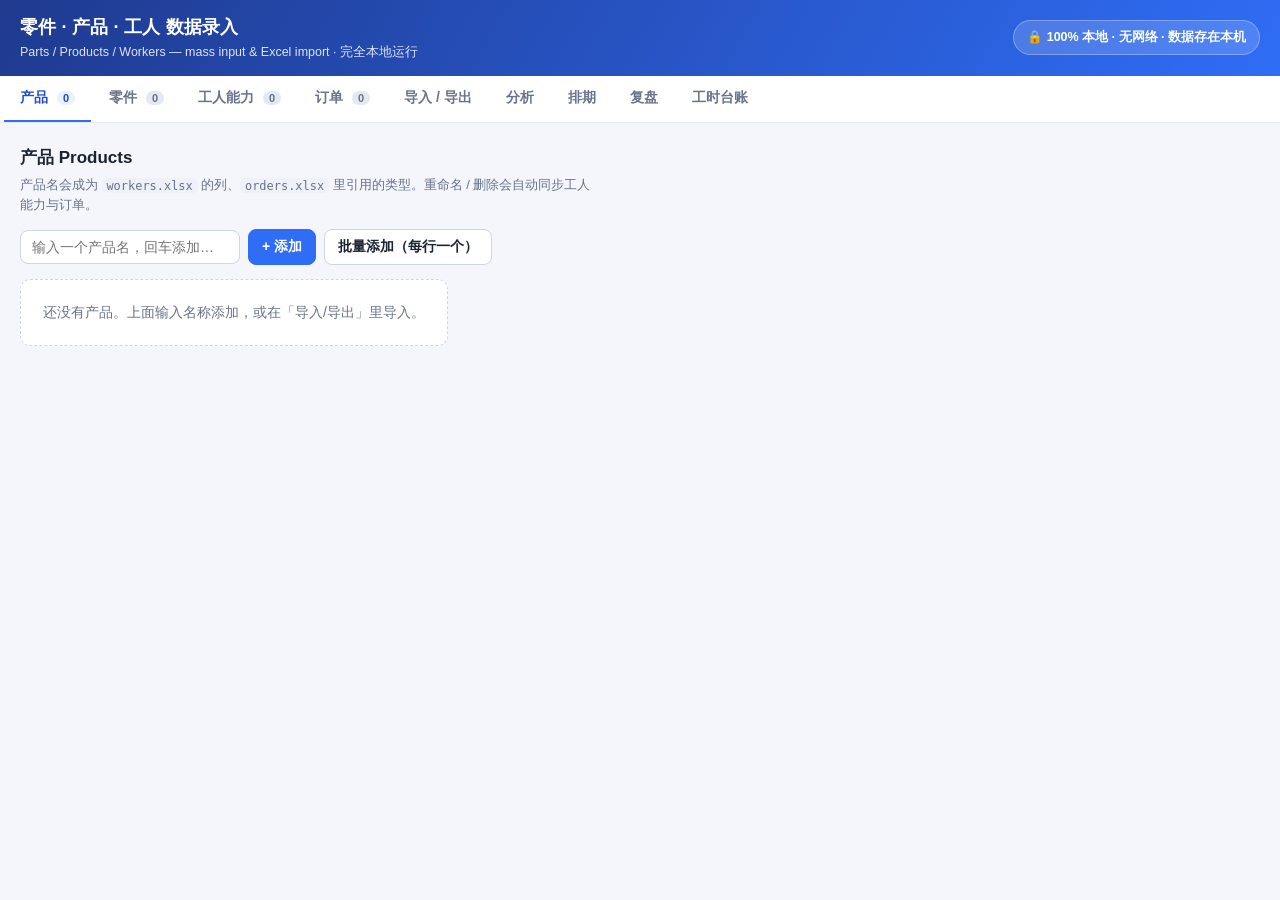
==== web/index.html @ 70767731 "Initial commit: 零件产品分析工具 Co-Authored-By: Claude Opus 5.5 <noreply@anthropic.com>" ====
<!DOCTYPE html>
<html lang="zh">
<head>
<meta charset="utf-8" />
<meta name="viewport" content="width=device-width, initial-scale=1" />
<title>零件 / 产品 / 工人 数据录入 · Parts Analysis Input (本地)</title>
<link rel="stylesheet" href="styles.css?v=52" />
</head>
<body>
<header class="app-header">
  <div class="brand">
    <h1>零件 · 产品 · 工人 数据录入</h1>
    <p class="sub">Parts / Products / Workers — mass input &amp; Excel import · 完全本地运行</p>
  </div>
  <div class="privacy" title="所有数据只保存在本机浏览器，不联网、不上传">
    🔒 100% 本地 · 无网络 · 数据存在本机
  </div>
</header>

<nav class="tabs" id="tabs">
  <button class="tab active" data-tab="products">产品 <span class="cnt" id="cnt-products">0</span></button>
  <button class="tab" data-tab="parts">零件 <span class="cnt" id="cnt-parts">0</span></button>
  <button class="tab" data-tab="workers">工人能力 <span class="cnt" id="cnt-workers">0</span></button>
  <button class="tab" data-tab="orders">订单 <span class="cnt" id="cnt-orders">0</span></button>
  <button class="tab" data-tab="io">导入 / 导出</button>
  <button class="tab" data-tab="analysis">分析</button>
  <button class="tab" data-tab="sched">排期</button>
  <button class="tab" data-tab="retro">复盘</button>
  <button class="tab" data-tab="hourlog">工时台账</button>
</nav>

<main>
  <!-- ============ PRODUCTS ============ -->
  <section class="panel active" id="panel-products">
    <div class="panel-head">
      <h2>产品 Products</h2>
      <p class="hint">产品名会成为 <code>workers.xlsx</code> 的列、<code>orders.xlsx</code> 里引用的类型。重命名 / 删除会自动同步工人能力与订单。</p>
    </div>
    <div class="toolbar">
      <input type="text" id="product-input" placeholder="输入一个产品名，回车添加…" />
      <button class="btn primary" id="product-add">+ 添加</button>
      <button class="btn" id="product-bulk">批量添加（每行一个）</button>
    </div>
    <ul class="chip-list" id="product-list"></ul>
  </section>

  <!-- ============ PARTS ============ -->
  <section class="panel" id="panel-parts">
    <div class="panel-head">
      <h2>零件 Parts（VC）</h2>
      <p class="hint">每行一个 <b>VC</b>（3 位代码）：<b>VC 代码</b> + <b>难度</b>（高/低/无，用于工人能力匹配）+ <b>重复设计工时</b> + <b>首单设计工时</b>。工时取值 0 当作 0.03；首单留空则一律用重复工时。校对工时 = 设计 × <b>校对系数</b>（下方可设；默认 0.3，可在「工时台账」按实际报工一键校准）。导入 <code>parts.xlsx</code> 按列读取：第1列=VC代码，<b>第8列=重复设计工时</b>，<b>第9列=首单设计工时</b>。</p>
    </div>
    <div class="settings-bar" id="hours-settings" hidden></div>
    <div class="settings-bar" id="verify-settings"></div>
    <div class="toolbar">
      <button class="btn primary" id="part-add">+ 添加行</button>
      <button class="btn" id="part-paste">粘贴导入（从 Excel 复制）</button>
      <button class="btn" id="part-import">导入 parts.xlsx</button>
      <input type="search" id="part-filter" placeholder="筛选零件…" />
      <span class="spacer"></span>
      <button class="btn ghost danger" id="part-clear">清空</button>
    </div>
    <div class="table-wrap">
      <table class="grid" id="part-table">
        <thead><tr><th class="rownum">#</th><th>VC 代码</th><th style="width:120px">难度</th><th style="width:150px">重复设计工时<br><small>第8列 (h)</small></th><th style="width:150px">首单设计工时<br><small>第9列 (h)</small></th><th class="act"></th></tr></thead>
        <tbody></tbody>
      </table>
    </div>
  </section>

  <!-- ============ WORKERS ============ -->
  <section class="panel" id="panel-workers">
    <div class="panel-head">
      <h2>工人能力 Workers</h2>
      <p class="hint">能力分两道：<b>设计</b>与<b>校验</b>。每个产品两格，分别填该工人的<b>设计</b>等级和<b>校验</b>等级（A/B/C，留空=不做这道）。只会校验的工人就把设计留空，反之亦然。A=高/低/无，B=低/无，C=仅无。等级只决定<b>能不能做</b>该难度；<b>工时</b>由 VC 表决定（校对 = 设计 × 校对系数，见「零件」页）。导入 orders.xlsx 时，订单里的设计/校对工人会<b>自动加到这里</b>（能力请补填）。</p>
    </div>
    <div class="toolbar">
      <button class="btn primary" id="worker-add">+ 添加工人</button>
      <button class="btn" id="worker-paste">粘贴导入（从 Excel 复制）</button>
      <button class="btn" id="worker-import">导入 workers.xlsx</button>
      <button class="btn" id="worker-rand">🎲 随机能力（测试）</button>
      <span class="spacer"></span>
      <button class="btn ghost danger" id="worker-clear">清空</button>
    </div>
    <div class="table-wrap">
      <table class="grid matrix" id="worker-table">
        <thead></thead>
        <tbody></tbody>
      </table>
    </div>
    <p class="empty-note" id="worker-noproducts" hidden>请先在「产品」标签里添加产品，才能填写工人能力矩阵。</p>

    <div class="section-title" style="margin-top:18px">请假登记 <span style="color:var(--muted);font-weight:500">  仅影响「排期」：请假当天按填写的小时数从团队产能里扣掉（<b>留空 = 整天</b>，也可填任意小于整班的时长，如 3、5.5）；<b>不影响</b>「分析」「复盘」。</span></div>
    <div class="toolbar">
      <button class="btn" id="leave-add">+ 添加请假</button>
    </div>
    <div class="table-wrap" id="leave-wrap"></div>
    <p class="empty-note" id="leave-empty" hidden>还没有请假记录。有人请假时点「+ 添加请假」，选工人、填起止日期；「每日请假(小时)」留空=整天，也可填半天/几小时。</p>
  </section>

  <!-- ============ ORDERS ============ -->
  <section class="panel" id="panel-orders">
    <div class="panel-head">
      <h2>订单 Orders</h2>
      <p class="hint">每行一张订单：<b>产品</b>（标签）+ <b>VC 列表</b> + <b>设计工人</b> + <b>校对工人</b> + <b>交付日期</b>（截止）+ <b>创建日期</b>（用于判定首单/重复）+ <b>实际完成日期</b>。「导入 orders.xlsx」会<b>自动识别表头</b>（遍历整张表找表头行，按 Sales Order/Item、VC、设计/校对、交付/创建/完成、产品等关键词匹配列，能避开“设计工时”这类干扰列），弹出映射确认框供你核对/调整后再导入；识别不了就按旧模板列序（1=VC · 3=设计 · 4=校对 · 5=产品 · 6=交付 · 7=创建 · 8=实际完成）预填。</p>
    </div>
    <div class="toolbar">
      <button class="btn primary" id="order-add">+ 添加订单</button>
      <button class="btn" id="order-paste">粘贴导入（从 Excel 复制）</button>
      <button class="btn" id="order-import">导入 orders.xlsx</button>
      <button class="btn" id="order-rand">🎲 随机生成（测试）</button>
      <button class="btn ghost danger" id="order-clear2">🧹 清空订单</button>
      <input type="search" id="order-filter" placeholder="搜索订单（VC / 产品 / 工人 / 日期）…" />
      <span class="spacer"></span>
      <button class="btn ghost danger" id="order-clear">清空</button>
    </div>
    <div class="table-wrap">
      <table class="grid" id="order-table">
        <thead><tr><th class="rownum">#</th><th style="width:160px">订单号</th><th style="width:120px">产品</th><th>VC 列表</th><th style="width:120px">设计工人</th><th style="width:120px">校对工人</th><th style="width:140px">交付日期</th><th style="width:140px">创建日期</th><th class="act"></th></tr></thead>
        <tbody></tbody>
      </table>
    </div>
  </section>

  <!-- ============ IMPORT / EXPORT ============ -->
  <section class="panel" id="panel-io">
    <div class="panel-head">
      <h2>导入 / 导出 Import &amp; Export</h2>
      <p class="hint">导出的文件与 <code>analyze.py</code> 完全兼容：把它们放进 <code>parts-analysis/data/</code> 然后运行 <code>python analyze.py</code>。</p>
    </div>

    <div class="io-grid">
      <div class="io-card">
        <h3>📥 导入 Excel / JSON</h3>
        <p>自动识别 <code>parts.xlsx</code> / <code>workers.xlsx</code> / <code>orders.xlsx</code> / <code>products.json</code>。可一次选多个文件。</p>
        <label class="dropzone" id="dropzone">
          <input type="file" id="file-input" multiple accept=".xlsx,.xls,.json" hidden />
          <span class="dz-icon">⬆</span>
          <span>把文件拖到这里，或点击选择</span>
          <span class="dz-sub">parts.xlsx · workers.xlsx · orders.xlsx · products.json</span>
        </label>
        <div class="io-mode">
          导入方式：
          <label><input type="radio" name="impmode" value="replace" checked /> 覆盖</label>
          <label><input type="radio" name="impmode" value="merge" /> 合并（追加/更新）</label>
        </div>
      </div>

      <div class="io-card">
        <h3>📤 导出（供 analyze.py 使用）</h3>
        <div class="dl-row"><button class="btn" data-export="parts">parts.xlsx</button><span id="dl-parts">—</span></div>
        <div class="dl-row"><button class="btn" data-export="workers">workers.xlsx</button><span id="dl-workers">—</span></div>
        <div class="dl-row"><button class="btn" data-export="orders">orders.xlsx</button><span id="dl-orders">—</span></div>
        <div class="dl-row"><button class="btn" data-export="products">products.json</button><span id="dl-products">—</span></div>
        <button class="btn primary block" id="export-all">⬇ 一键导出全部</button>
      </div>

      <div class="io-card">
        <h3>💾 本机存档（备份 / 恢复）</h3>
        <p>把当前全部数据存成一个 JSON，方便备份或换机器。</p>
        <button class="btn block" id="backup-save">导出整体备份 .json</button>
        <label class="btn block" style="text-align:center;cursor:pointer">
          导入整体备份 .json
          <input type="file" id="backup-input" accept=".json" hidden />
        </label>
        <button class="btn ghost danger block" id="wipe-all">清空所有数据</button>
      </div>
    </div>
    <pre class="log" id="io-log" hidden></pre>
  </section>

  <!-- ============ ANALYSIS ============ -->
  <section class="panel" id="panel-analysis">
    <div class="panel-head">
      <h2>分析 Analysis</h2>
      <p class="hint">把<b>全部订单的理论工时</b>加总（设计 = Σ(VC工时) × 系数；校对 = 设计 × 校对系数，可在「零件」页设置或用台账实际值校准），并与「工时台账」导入的<b>实际报工</b>比对：<b>② 全员合计</b>（理论 vs 实际的总量、差值、比值）+ <b>③ 每位工人</b>（按订单指派的理论工时 vs 台账报工）+ <b>④ 订单工时明细</b>。比对前提：订单批次与台账时段覆盖同一段时间。</p>
    </div>
    <div class="toolbar">
      <button class="btn primary" id="analysis-run">▶ 开始分析</button>
      <button class="btn" id="analysis-export">📤 导出报告 .xlsx</button>
    </div>
    <div id="analysis-out"></div>
  </section>

  <!-- ============ SCHEDULE ============ -->
  <section class="panel" id="panel-sched">
    <div class="panel-head">
      <h2>排期 Schedule（按交期排程）</h2>
      <p class="hint">只排<b>未完成</b>的订单（没填「实际完成日期」的），从<b>今天</b>向后排；已完成的看「复盘」。三种排法，均按团队总产能连续消耗、逐单给出<b>预计开始/完成日</b>：<b>① 连续排</b>——不管交期，按创建日期排队，干完一个做下一个；<b>② 按交期(slot)</b>——交期最早的先做，某批活提前做完就把后面的任务自动填进到交期前的空余时间；<b>③ 贴近交期</b>（参考）——尽量晚开工，在交付日前几个工作日刚好完成（缓冲可调）。①②的每日总负荷相同，区别在先做哪张单。能力瓶颈见「分析」。</p>
    </div>
    <div class="settings-bar" id="sched-controls">
      <span class="settings-label">开工日期：</span>
      <label><input type="date" id="sched-start" /></label>
      <span class="settings-label">每人每日工时：</span>
      <label><input type="number" id="sched-hpd" min="1" step="0.5" /> <span class="unit">小时</span></label>
      <span class="settings-label">提前完成缓冲：</span>
      <label><input type="number" id="sched-buffer" min="0" max="60" step="1" /> <span class="unit">个工作日</span></label>
      <span class="settings-label">年假：</span>
      <label><input type="number" id="sched-al" min="0" max="100" step="1" /> <span class="unit">天/人·年（均摊扣产能）</span></label>
      <span class="settings-label">工作日：<b>周一至周五</b>（周末不排活）</span>
      <button class="btn primary" id="sched-run">▶ 生成排程</button>
      <button class="btn" id="sched-export">📤 导出报告 .xlsx</button>
    </div>
    <div class="section-title" style="margin-top:4px">① 确认每张订单的交期（= 提交时间，可在此修改）</div>
    <div class="table-wrap" id="sched-inputs"></div>
    <div id="sched-out"></div>
  </section>

  <!-- ============ RETROSPECTIVE ============ -->
  <section class="panel" id="panel-retro">
    <div class="panel-head">
      <h2>复盘 Retrospective</h2>
      <p class="hint">复盘只分析<b>已完成</b>的订单（填了「实际完成日期」的），范围 = 最早创建日期 → 今天；未完成的活在「排期」页。给出真实交付表现（准时率/迟交）、完成速度分布，以及<b>不增加人手</b>的改进办法（培训现有工人）。数据越完整越准。</p>
    </div>
    <div class="settings-bar" id="retro-controls">
      <span class="settings-label">每人每日工时：</span>
      <label><input type="number" id="retro-hpd" min="1" step="0.5" /> <span class="unit">小时</span></label>
      <span class="settings-label">工作日：<b>周一至周五</b></span>
      <button class="btn primary" id="retro-run">▶ 复盘分析</button>
      <button class="btn" id="retro-report">📤 导出报告 .xlsx</button>
      <span class="settings-hint">日历日期换算成工作日时只计周一至周五（周末不计）。</span>
    </div>
    <div class="section-title" style="margin-top:4px">① 录入每张订单的实际完成日期</div>
    <div class="toolbar">
      <button class="btn primary" id="retro-import">📥 导入复盘 Excel</button>
      <button class="btn" id="retro-export">📤 下载复盘 Excel / 模板</button>
      <input type="file" id="retro-file" accept=".xlsx,.xls" hidden />
      <span class="settings-hint">严格按<b>列序</b>读取（忽略表头文字，跳过第 1 行）：<b>列1</b>=产品类型 · <b>列2</b>=所需零件（名×N、…）· <b>列3</b>=提交时间 · <b>列4</b>=实际完成日期（YYYY-MM-DD）。</span>
    </div>
    <div class="table-wrap" id="retro-inputs"></div>
    <div id="retro-out"></div>
  </section>

  <!-- ============ HOURLOG (hour-report 工时台账) ============ -->
  <section class="panel" id="panel-hourlog">
    <div class="panel-head">
      <h2>工时台账 Hours（来自 hour-report）</h2>
      <p class="hint">导入 hour-report 在 Task Totals 页导出的 <code>HourReport_{年}_Analysis.xlsx</code>（<code>TeamBreakdown_{年}_{队}.xlsx</code> 也可），查看每位工人全年<b>实际报工</b>：总工时、订单设计/校对、加班、请假，并按「排期」同一产能口径估算利用率。按工作表 <code>Data (long)</code> 自动识别——拖进「导入/导出」页也一样。数据 100% 本地处理。</p>
    </div>
    <div class="toolbar">
      <button class="btn primary" id="hourlog-import">📥 导入 HourReport .xlsx</button>
      <button class="btn" id="hourlog-export">📤 导出报告 .xlsx</button>
      <span class="spacer"></span>
      <button class="btn ghost danger" id="hourlog-clear">清除台账</button>
    </div>
    <div id="hourlog-out"></div>
  </section>
</main>

<!-- Modal: bulk text input -->
<div class="modal-backdrop" id="modal" hidden>
  <div class="modal">
    <h3 id="modal-title">批量输入</h3>
    <p class="hint" id="modal-hint"></p>
    <textarea id="modal-text" rows="12" spellcheck="false"></textarea>
    <div class="modal-actions">
      <button class="btn" id="modal-cancel">取消</button>
      <button class="btn primary" id="modal-ok">导入</button>
    </div>
  </div>
</div>

<div class="toast" id="toast" hidden></div>

<script src="vendor/xlsx.full.min.js"></script>
<script src="analysis.js?v=52"></script>
<script src="app.js?v=52"></script>
</body>
</html>
---- web/styles.css ----
:root{
  --bg:#f4f6fb; --panel:#ffffff; --ink:#1b2230; --muted:#69728a;
  --line:#e3e8f2; --line-strong:#cdd5e6;
  --brand:#2f6df6; --brand-ink:#1d4fd0; --brand-soft:#eaf1ff;
  --ok:#138a52; --ok-soft:#e6f6ee; --warn:#b9531a; --warn-soft:#fdeede;
  --danger:#c5384a; --danger-soft:#fdebed;
  --hi:#b14a2b; --lo:#9a7a14; --none:#3f7d4f;
  --shadow:0 1px 2px rgba(20,30,60,.06),0 6px 20px rgba(20,30,60,.06);
  --maxw:1240px;                 /* shared content width (header, tabs, main all align to it) */
  --gutter:max(20px, calc((100% - var(--maxw)) / 2));
}
*{box-sizing:border-box}
[hidden]{display:none!important}
html,body{margin:0}
body{
  font:14px/1.5 -apple-system,BlinkMacSystemFont,"Segoe UI","PingFang SC","Microsoft YaHei",Roboto,Helvetica,Arial,sans-serif;
  color:var(--ink); background:var(--bg);
}
code{background:#eef1f8;padding:.05em .4em;border-radius:5px;font-size:.92em;font-family:ui-monospace,SFMono-Regular,Menlo,Consolas,monospace}
h1,h2,h3{margin:0}
button,input,select,textarea{font-family:inherit;font-size:14px}

/* header */
.app-header{
  display:flex;align-items:center;justify-content:space-between;gap:16px;
  padding:14px var(--gutter);background:linear-gradient(120deg,#1f3a8f,#2f6df6);color:#fff;
}
.brand h1{font-size:18px;font-weight:650;letter-spacing:.2px}
.brand .sub{margin:.15em 0 0;font-size:12.5px;opacity:.85}
.privacy{
  background:rgba(255,255,255,.16);border:1px solid rgba(255,255,255,.28);
  padding:7px 13px;border-radius:999px;font-size:12.5px;font-weight:600;white-space:nowrap;
}

/* tabs */
.tabs{display:flex;gap:2px;padding:0 calc(var(--gutter) - 16px);background:var(--panel);border-bottom:1px solid var(--line);position:sticky;top:0;z-index:5;flex-wrap:wrap}
.tab{
  appearance:none;border:0;background:transparent;color:var(--muted);
  padding:13px 16px;cursor:pointer;font-weight:600;border-bottom:2.5px solid transparent;
}
.tab:hover{color:var(--ink)}
.tab.active{color:var(--brand-ink);border-bottom-color:var(--brand)}
.tab .cnt{display:inline-block;min-width:18px;text-align:center;background:var(--line);color:var(--muted);border-radius:999px;font-size:11px;padding:1px 6px;margin-left:5px}
.tab.active .cnt{background:var(--brand-soft);color:var(--brand-ink)}

main{padding:22px var(--gutter)}
.panel{display:none;animation:fade .18s ease}
.panel.active{display:block}
@keyframes fade{from{opacity:0;transform:translateY(4px)}to{opacity:1}}

.panel-head{margin-bottom:14px}
.panel-head h2{font-size:17px}
.hint{color:var(--muted);font-size:13px;margin:.4em 0 0;max-width:80ch}

/* settings bar (custom hours per difficulty) */
.settings-bar{display:flex;gap:14px;align-items:center;flex-wrap:wrap;background:#fff;border:1px solid var(--line);
  border-radius:10px;padding:10px 14px;margin-bottom:14px;box-shadow:var(--shadow)}
.settings-bar .settings-label{font-weight:650;color:var(--ink)}
.settings-bar label{display:flex;align-items:center;gap:6px;font-weight:600;color:var(--muted)}
.settings-bar .h-高{color:var(--hi)} .settings-bar .h-低{color:var(--lo)} .settings-bar .h-无{color:var(--none)}
.settings-bar input[type=number]{width:74px;padding:6px 8px;border:1px solid var(--line-strong);border-radius:7px;
  text-align:right;font-variant-numeric:tabular-nums;background:#fff}
.settings-bar input[type=number]:focus{outline:2px solid var(--brand-soft);border-color:var(--brand)}
.settings-bar .unit{color:var(--muted);font-weight:500;margin-left:-2px}
.settings-bar .settings-hint{color:var(--muted);font-size:12px;font-weight:500;flex:1;min-width:160px}
.settings-bar .dirty{color:var(--brand-ink);font-weight:700}

/* toolbar */
.toolbar{display:flex;gap:8px;align-items:center;flex-wrap:wrap;margin-bottom:14px}
.toolbar input[type=text],.toolbar input[type=search]{
  padding:8px 11px;border:1px solid var(--line-strong);border-radius:8px;min-width:220px;background:#fff
}
.spacer{flex:1}

/* buttons */
.btn{
  appearance:none;border:1px solid var(--line-strong);background:#fff;color:var(--ink);
  padding:8px 13px;border-radius:8px;cursor:pointer;font-weight:600;transition:.12s;
}
.btn:hover{border-color:var(--brand);color:var(--brand-ink);background:var(--brand-soft)}
.btn.primary{background:var(--brand);border-color:var(--brand);color:#fff}
.btn.primary:hover{background:var(--brand-ink)}
.btn.ghost{background:transparent}
.btn.danger{color:var(--danger);border-color:var(--danger-soft)}
.btn.danger:hover{background:var(--danger-soft);border-color:var(--danger);color:var(--danger)}
.btn.block{display:block;width:100%;margin-top:8px}
.btn:disabled{opacity:.45;cursor:not-allowed}

/* chip list (products) */
.chip-list{list-style:none;display:flex;flex-wrap:wrap;gap:10px;padding:0;margin:0}
.chip{
  display:flex;align-items:center;gap:8px;background:#fff;border:1px solid var(--line-strong);
  border-radius:10px;padding:8px 10px 8px 14px;box-shadow:var(--shadow)
}
.chip .pname{font-weight:650;border:0;background:transparent;min-width:60px;max-width:240px}
.chip .pname:focus{outline:2px solid var(--brand-soft);border-radius:5px}
.chip .mini{appearance:none;border:0;background:#f0f3fa;color:var(--muted);width:26px;height:26px;border-radius:7px;cursor:pointer;font-weight:700}
.chip .mini:hover{background:var(--danger-soft);color:var(--danger)}
.chip .mv:hover{background:var(--brand-soft);color:var(--brand-ink)}

/* tables */
.table-wrap{overflow:auto;border:1px solid var(--line);border-radius:12px;background:#fff;box-shadow:var(--shadow)}
table.grid{border-collapse:collapse;width:100%;min-width:520px}
table.grid th,table.grid td{border-bottom:1px solid var(--line);padding:0;text-align:left}
table.grid thead th{
  background:#f7f9fd;color:var(--muted);font-size:12px;font-weight:700;text-transform:uppercase;
  letter-spacing:.04em;padding:9px 12px;position:sticky;top:0;z-index:1;white-space:nowrap
}
table.grid td .cell,table.grid td input,table.grid td select{
  width:100%;border:0;background:transparent;padding:9px 12px;font-size:14px;color:var(--ink)
}
table.grid td input:focus,table.grid td select:focus{outline:2px solid var(--brand-soft);outline-offset:-2px;background:#fbfcff}
table.grid tbody tr:hover{background:#fafbff}
th.rownum,td.rownum{width:42px;text-align:center;color:var(--muted);font-size:12px;padding:0 6px}
th.act,td.act{width:46px;text-align:center}
.row-del{appearance:none;border:0;background:transparent;color:var(--muted);cursor:pointer;font-size:16px;padding:6px 10px;border-radius:6px}
.row-del:hover{background:var(--danger-soft);color:var(--danger)}
.hours-cell{padding:9px 12px;color:var(--muted);font-variant-numeric:tabular-nums}

/* order parts picker (chips + add dropdown) */
td.parts-cell{padding:6px 10px}
.parts-picker{display:flex;flex-wrap:wrap;gap:6px;align-items:center}
.pp-chip{display:inline-flex;align-items:center;gap:3px;background:var(--brand-soft);border:1px solid #cfe0ff;
  color:var(--brand-ink);border-radius:8px;padding:3px 4px 3px 9px;font-weight:600;font-size:13px}
.pp-chip.unknown{background:var(--warn-soft);border-color:#f3d8b8;color:var(--warn)}
.pp-chip .pp-name{white-space:nowrap}
.pp-chip .pp-qty{width:46px;border:1px solid #b9d0fb;border-radius:6px;padding:2px 4px;text-align:right;
  background:#fff;font-weight:700;font-variant-numeric:tabular-nums;color:var(--ink)}
.pp-chip.unknown .pp-qty{border-color:#f0cfa6}
.pp-chip .pp-qty:focus{outline:2px solid var(--brand-soft);outline-offset:-1px}
.pp-del{appearance:none;border:0;background:transparent;color:inherit;cursor:pointer;font-size:13px;
  line-height:1;padding:2px 4px;border-radius:5px;opacity:.7}
.pp-del:hover{opacity:1;background:rgba(0,0,0,.08)}
.pp-add{border:1px dashed var(--line-strong);background:#fff;color:var(--muted);border-radius:8px;
  padding:4px 8px;font-weight:600;cursor:pointer;font-size:13px}
.pp-add:hover{border-color:var(--brand);color:var(--brand-ink)}
.pp-empty{color:var(--muted);font-size:12.5px}

/* category / grade coloring */
select.cat-高{color:var(--hi);font-weight:650}
select.cat-低{color:var(--lo);font-weight:650}
select.cat-无{color:var(--none);font-weight:650}
select.g-A{color:#1d4fd0}
select.g-B{color:#9a7a14}
select.g-C{color:#7a4ea0}
td.matrix-name input{font-weight:600}
/* worker ability matrix: product name spans 设计|校验; sub-columns aligned; product groups separated */
table.matrix th{text-align:center}
table.matrix th.role-head{min-width:104px;padding:8px 6px 6px;font-weight:700}
table.matrix th.sub-d, table.matrix th.sub-v{font-size:11px;color:var(--muted);font-weight:600;padding:4px 6px;min-width:52px}
table.matrix th.wname{text-align:left;min-width:130px}
td.gradecell{text-align:center;padding:5px 6px}
/* vertical separator at the start of each product group */
table.matrix th.grp-start, table.matrix td.grp-start{border-left:2px solid var(--line-strong)}
/* freeze the # and 姓名 columns while scrolling many products horizontally */
table.matrix th.rownum, table.matrix td.rownum{position:sticky;left:0;z-index:2;background:#fff}
table.matrix th.wname, table.matrix td.matrix-name{position:sticky;left:42px;z-index:2;background:#fff}
table.matrix thead th.rownum, table.matrix thead th.wname{z-index:4;background:#f7f9fd}
table.matrix tbody tr:hover td.rownum, table.matrix tbody tr:hover td.matrix-name{background:#fafbff}
select.mini-grade{border:1px solid var(--line);border-radius:6px;padding:3px 2px;font-weight:700;cursor:pointer;
  background:#fff;text-align:center;text-align-last:center;min-width:44px}
select.mini-grade:focus{outline:2px solid var(--brand-soft);border-color:var(--brand)}
select.mini-grade.g-A{color:#1d4fd0;border-color:#bcd0fb}
select.mini-grade.g-B{color:#9a7a14;border-color:#ecd9a6}
select.mini-grade.g-C{color:#7a4ea0;border-color:#d9c6ec}

.empty-note{color:var(--muted);background:#fff;border:1px dashed var(--line-strong);border-radius:10px;padding:22px;text-align:center}

/* retro input table: fixed layout + explicit widths so columns stay tight,
   trailing spacer eats the slack (no awkward mid gap) */
table.retro-grid{table-layout:fixed;min-width:900px}
table.retro-grid th, table.retro-grid td{white-space:nowrap;overflow:hidden;text-overflow:ellipsis}
table.retro-grid .rt-spacer{width:auto}
table.retro-grid td input[type=date]{min-width:150px}

/* schedule timeline: per-day capacity bars for the two strategies */
.sbar-cell{display:flex;align-items:center;gap:8px;min-width:150px}
.sbar{flex:1;height:14px;background:#eef1f8;border-radius:7px;overflow:hidden;min-width:70px}
.sbar-fill{height:100%;background:var(--brand);border-radius:7px}
.sbar.lvl .sbar-fill{background:#5b9bd5}
.sbar.over .sbar-fill{background:var(--danger)}
.sbar-num{font-size:12px;color:var(--muted);white-space:nowrap;font-variant-numeric:tabular-nums;min-width:64px}
tr.sched-idle td{background:#fbfbe8}
tr.sched-dl td{box-shadow:inset 0 2px 0 var(--brand)}
.dl-flag{display:inline-block;background:var(--brand-soft);color:var(--brand-ink);border-radius:6px;padding:1px 8px;font-weight:700;font-size:12px}
.dl-flag.bad{background:var(--danger-soft);color:var(--danger)}
td.weekend,th.weekend{color:var(--muted)}

/* IO */
.io-grid{display:grid;grid-template-columns:repeat(auto-fit,minmax(280px,1fr));gap:16px}
.io-card{background:#fff;border:1px solid var(--line);border-radius:12px;padding:16px;box-shadow:var(--shadow)}
.io-card h3{font-size:14.5px;margin-bottom:8px}
.io-card p{color:var(--muted);font-size:12.5px;margin:0 0 12px}
.dropzone{
  display:flex;flex-direction:column;align-items:center;gap:6px;text-align:center;
  border:2px dashed var(--line-strong);border-radius:12px;padding:24px 16px;cursor:pointer;color:var(--muted);transition:.15s
}
.dropzone:hover,.dropzone.drag{border-color:var(--brand);background:var(--brand-soft);color:var(--brand-ink)}
.dz-icon{font-size:26px}
.dz-sub{font-size:11.5px;opacity:.8}
.io-mode{margin-top:12px;font-size:12.5px;color:var(--muted);display:flex;gap:14px;align-items:center;flex-wrap:wrap}
.io-mode label{display:flex;align-items:center;gap:4px;cursor:pointer}
.dl-row{display:flex;align-items:center;gap:10px;margin-bottom:8px}
.dl-row .btn{min-width:130px}
.dl-row span{color:var(--muted);font-size:12px}
.log{background:#0f1830;color:#cfe0ff;border-radius:10px;padding:12px 14px;margin-top:16px;font-size:12px;max-height:220px;overflow:auto;white-space:pre-wrap}

/* analysis */
#analysis-out{margin-top:16px;display:grid;gap:16px}
.cards{display:grid;grid-template-columns:repeat(auto-fit,minmax(170px,1fr));gap:12px}
.stat{background:#fff;border:1px solid var(--line);border-radius:12px;padding:14px 16px;box-shadow:var(--shadow)}
.stat .k{color:var(--muted);font-size:12px;font-weight:600}
.stat .v{font-size:22px;font-weight:700;margin-top:4px;font-variant-numeric:tabular-nums}
.stat .u{font-size:12px;color:var(--muted);font-weight:600;margin-left:3px}
.section-title{font-size:14px;font-weight:700;margin:4px 0 -4px}
.report-wrap{overflow-x:auto;margin-top:6px;max-width:100%}
.report-wrap+.report-wrap{margin-top:10px}
table.report{border-collapse:collapse;width:auto;max-width:none;background:#fff;border:1px solid var(--line);border-radius:12px;overflow:hidden;box-shadow:var(--shadow)}
table.report th,table.report td{padding:9px 14px;border-bottom:1px solid var(--line);text-align:left;font-size:13px;white-space:nowrap}
table.report th{background:#f7f9fd;color:var(--muted);font-size:11.5px;text-transform:uppercase;letter-spacing:.04em}
table.report td.num,table.report th.num{text-align:right;font-variant-numeric:tabular-nums}
table.report td.cap-low{color:#b45309;font-weight:600}
tr.infeasible td{background:var(--danger-soft)}
.badge{display:inline-block;padding:2px 8px;border-radius:999px;font-size:11.5px;font-weight:700}
.badge.ok{background:var(--ok-soft);color:var(--ok)}
.badge.bad{background:var(--danger-soft);color:var(--danger)}
.alert{border-radius:10px;padding:12px 14px;font-size:13px}
.alert.warn{background:var(--warn-soft);color:var(--warn);border:1px solid #f3d8b8}
.alert.ok{background:var(--ok-soft);color:var(--ok);border:1px solid #c4e9d3}
.alert.info{background:#e8f1fd;color:#1d4ed8;border:1px solid #bcd5f5}
/* 名册↔台账对账标色：蓝 = 名册有但台账无此名；橙 = 台账有但名册无此名 */
tr.unmatched-roster td{background:#e8f1fd}
tr.unmatched-hourlog td{background:var(--warn-soft)}
.alert ul{margin:6px 0 0;padding-left:18px}

/* modal */
.modal-backdrop{position:fixed;inset:0;background:rgba(15,24,48,.45);display:flex;align-items:center;justify-content:center;z-index:50;padding:20px}
.modal{background:#fff;border-radius:14px;padding:20px;width:min(640px,100%);box-shadow:0 20px 60px rgba(0,0,0,.3)}
.modal h3{font-size:16px}
.modal .hint{margin:.4em 0 10px}
.modal textarea{width:100%;border:1px solid var(--line-strong);border-radius:10px;padding:10px;font-family:ui-monospace,Menlo,Consolas,monospace;font-size:13px;resize:vertical}
.modal-actions{display:flex;justify-content:flex-end;gap:8px;margin-top:12px}

/* toast */
.toast{position:fixed;bottom:22px;left:50%;transform:translateX(-50%);background:#10203f;color:#fff;padding:11px 18px;border-radius:10px;box-shadow:0 10px 30px rgba(0,0,0,.25);z-index:60;font-weight:600;font-size:13px}
.toast.err{background:var(--danger)}
.toast.ok{background:var(--ok)}

/* 可折叠小节（排期/复盘）：foldify() 把「小节标题+内容」包进 <details> */
details.fold{margin:0}
details.fold > summary{cursor:pointer;list-style:none;user-select:none}
details.fold > summary::-webkit-details-marker{display:none}
details.fold > summary .section-title{display:inline-block}
details.fold > summary .section-title::before{content:'▾ ';color:var(--muted)}
details.fold:not([open]) > summary .section-title::before{content:'▸ '}
details.fold:not([open]) > summary .section-title{margin-bottom:2px;opacity:.85}
details.fold > summary .fold-hint{color:var(--muted);font-size:12px;margin-left:6px}
.fold-bar{margin:2px 0 4px;align-items:center}
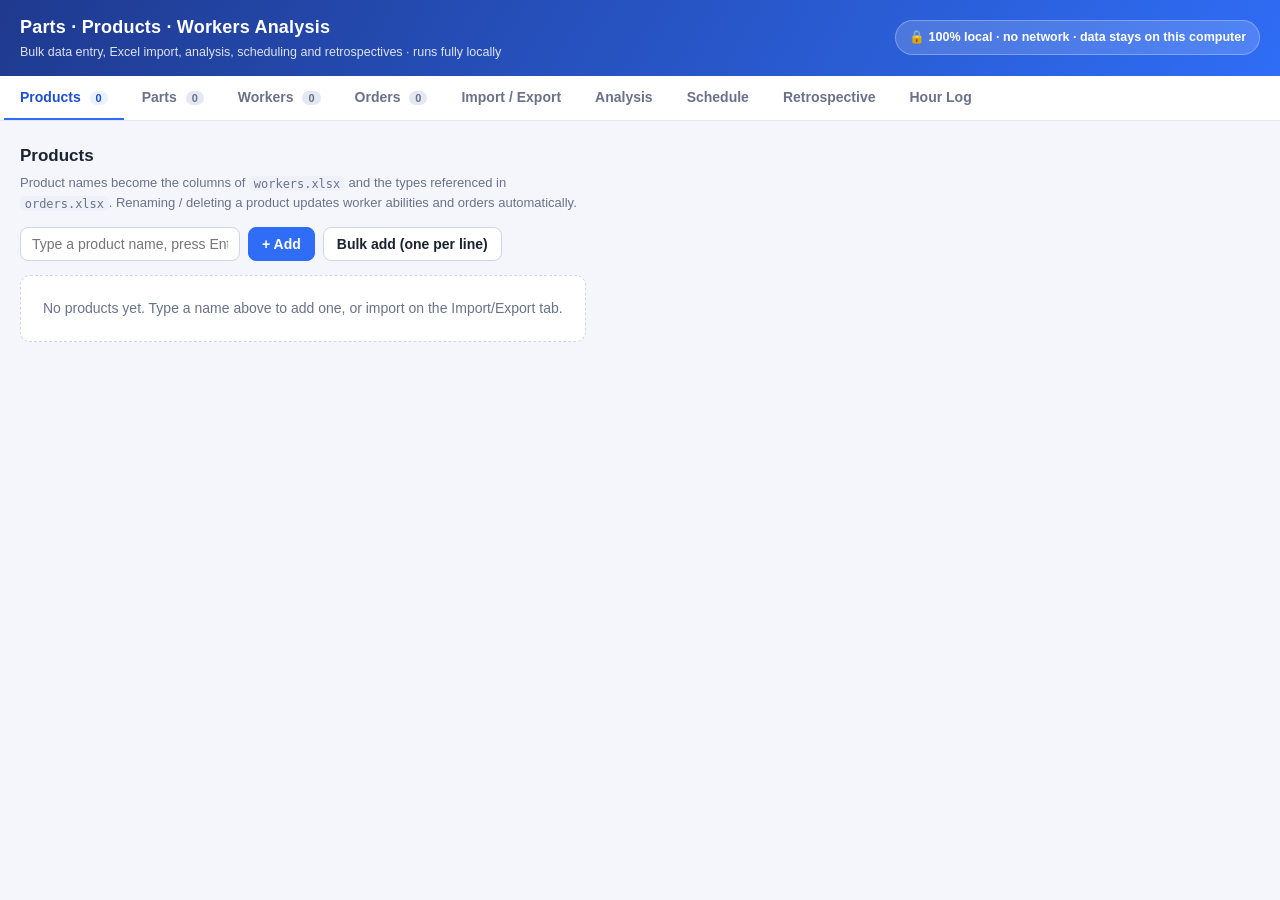
==== commit f8864287: "Translate the whole project to English - Translate all UI text, messages, exports and code comments " ====
--- a/web/index.html
+++ b/web/index.html
@@ -1,45 +1,45 @@
 <!DOCTYPE html>
-<html lang="zh">
+<html lang="en">
 <head>
 <meta charset="utf-8" />
 <meta name="viewport" content="width=device-width, initial-scale=1" />
-<title>零件 / 产品 / 工人 数据录入 · Parts Analysis Input (本地)</title>
-<link rel="stylesheet" href="styles.css?v=52" />
+<title>Parts / Products / Workers Analysis (local)</title>
+<link rel="stylesheet" href="styles.css?v=53" />
 </head>
 <body>
 <header class="app-header">
   <div class="brand">
-    <h1>零件 · 产品 · 工人 数据录入</h1>
-    <p class="sub">Parts / Products / Workers — mass input &amp; Excel import · 完全本地运行</p>
+    <h1>Parts · Products · Workers Analysis</h1>
+    <p class="sub">Bulk data entry, Excel import, analysis, scheduling and retrospectives · runs fully locally</p>
   </div>
-  <div class="privacy" title="所有数据只保存在本机浏览器，不联网、不上传">
-    🔒 100% 本地 · 无网络 · 数据存在本机
+  <div class="privacy" title="All data stays in this computer's browser — no network, no uploads">
+    🔒 100% local · no network · data stays on this computer
   </div>
 </header>
 
 <nav class="tabs" id="tabs">
-  <button class="tab active" data-tab="products">产品 <span class="cnt" id="cnt-products">0</span></button>
-  <button class="tab" data-tab="parts">零件 <span class="cnt" id="cnt-parts">0</span></button>
-  <button class="tab" data-tab="workers">工人能力 <span class="cnt" id="cnt-workers">0</span></button>
-  <button class="tab" data-tab="orders">订单 <span class="cnt" id="cnt-orders">0</span></button>
-  <button class="tab" data-tab="io">导入 / 导出</button>
-  <button class="tab" data-tab="analysis">分析</button>
-  <button class="tab" data-tab="sched">排期</button>
-  <button class="tab" data-tab="retro">复盘</button>
-  <button class="tab" data-tab="hourlog">工时台账</button>
+  <button class="tab active" data-tab="products">Products <span class="cnt" id="cnt-products">0</span></button>
+  <button class="tab" data-tab="parts">Parts <span class="cnt" id="cnt-parts">0</span></button>
+  <button class="tab" data-tab="workers">Workers <span class="cnt" id="cnt-workers">0</span></button>
+  <button class="tab" data-tab="orders">Orders <span class="cnt" id="cnt-orders">0</span></button>
+  <button class="tab" data-tab="io">Import / Export</button>
+  <button class="tab" data-tab="analysis">Analysis</button>
+  <button class="tab" data-tab="sched">Schedule</button>
+  <button class="tab" data-tab="retro">Retrospective</button>
+  <button class="tab" data-tab="hourlog">Hour Log</button>
 </nav>
 
 <main>
   <!-- ============ PRODUCTS ============ -->
   <section class="panel active" id="panel-products">
     <div class="panel-head">
-      <h2>产品 Products</h2>
-      <p class="hint">产品名会成为 <code>workers.xlsx</code> 的列、<code>orders.xlsx</code> 里引用的类型。重命名 / 删除会自动同步工人能力与订单。</p>
-    </div>
-    <div class="toolbar">
-      <input type="text" id="product-input" placeholder="输入一个产品名，回车添加…" />
-      <button class="btn primary" id="product-add">+ 添加</button>
-      <button class="btn" id="product-bulk">批量添加（每行一个）</button>
+      <h2>Products</h2>
+      <p class="hint">Product names become the columns of <code>workers.xlsx</code> and the types referenced in <code>orders.xlsx</code>. Renaming / deleting a product updates worker abilities and orders automatically.</p>
+    </div>
+    <div class="toolbar">
+      <input type="text" id="product-input" placeholder="Type a product name, press Enter to add…" />
+      <button class="btn primary" id="product-add">+ Add</button>
+      <button class="btn" id="product-bulk">Bulk add (one per line)</button>
     </div>
     <ul class="chip-list" id="product-list"></ul>
   </section>
@@ -47,22 +47,22 @@
   <!-- ============ PARTS ============ -->
   <section class="panel" id="panel-parts">
     <div class="panel-head">
-      <h2>零件 Parts（VC）</h2>
-      <p class="hint">每行一个 <b>VC</b>（3 位代码）：<b>VC 代码</b> + <b>难度</b>（高/低/无，用于工人能力匹配）+ <b>重复设计工时</b> + <b>首单设计工时</b>。工时取值 0 当作 0.03；首单留空则一律用重复工时。校对工时 = 设计 × <b>校对系数</b>（下方可设；默认 0.3，可在「工时台账」按实际报工一键校准）。导入 <code>parts.xlsx</code> 按列读取：第1列=VC代码，<b>第8列=重复设计工时</b>，<b>第9列=首单设计工时</b>。</p>
+      <h2>Parts (VC)</h2>
+      <p class="hint">One <b>VC</b> (3-digit code) per row: <b>VC code</b> + <b>difficulty</b> (High/Low/None, used to match worker abilities) + <b>repeat design hours</b> + <b>first-order design hours</b>. An hours value of 0 counts as 0.03; if first-order hours are blank, repeat hours are always used. Check hours = design × <b>check ratio</b> (set below; default 0.3, can be calibrated from actual hours on the Hour Log tab in one click). Importing <code>parts.xlsx</code> reads by column: column 1 = VC code, <b>column 8 = repeat design hours</b>, <b>column 9 = first-order design hours</b>.</p>
     </div>
     <div class="settings-bar" id="hours-settings" hidden></div>
     <div class="settings-bar" id="verify-settings"></div>
     <div class="toolbar">
-      <button class="btn primary" id="part-add">+ 添加行</button>
-      <button class="btn" id="part-paste">粘贴导入（从 Excel 复制）</button>
-      <button class="btn" id="part-import">导入 parts.xlsx</button>
-      <input type="search" id="part-filter" placeholder="筛选零件…" />
-      <span class="spacer"></span>
-      <button class="btn ghost danger" id="part-clear">清空</button>
+      <button class="btn primary" id="part-add">+ Add row</button>
+      <button class="btn" id="part-paste">Paste (copy from Excel)</button>
+      <button class="btn" id="part-import">Import parts.xlsx</button>
+      <input type="search" id="part-filter" placeholder="Filter parts…" />
+      <span class="spacer"></span>
+      <button class="btn ghost danger" id="part-clear">Clear</button>
     </div>
     <div class="table-wrap">
       <table class="grid" id="part-table">
-        <thead><tr><th class="rownum">#</th><th>VC 代码</th><th style="width:120px">难度</th><th style="width:150px">重复设计工时<br><small>第8列 (h)</small></th><th style="width:150px">首单设计工时<br><small>第9列 (h)</small></th><th class="act"></th></tr></thead>
+        <thead><tr><th class="rownum">#</th><th>VC code</th><th style="width:120px">Difficulty</th><th style="width:150px">Repeat design hours<br><small>column 8 (h)</small></th><th style="width:150px">First-order design hours<br><small>column 9 (h)</small></th><th class="act"></th></tr></thead>
         <tbody></tbody>
       </table>
     </div>
@@ -71,16 +71,16 @@
   <!-- ============ WORKERS ============ -->
   <section class="panel" id="panel-workers">
     <div class="panel-head">
-      <h2>工人能力 Workers</h2>
-      <p class="hint">能力分两道：<b>设计</b>与<b>校验</b>。每个产品两格，分别填该工人的<b>设计</b>等级和<b>校验</b>等级（A/B/C，留空=不做这道）。只会校验的工人就把设计留空，反之亦然。A=高/低/无，B=低/无，C=仅无。等级只决定<b>能不能做</b>该难度；<b>工时</b>由 VC 表决定（校对 = 设计 × 校对系数，见「零件」页）。导入 orders.xlsx 时，订单里的设计/校对工人会<b>自动加到这里</b>（能力请补填）。</p>
-    </div>
-    <div class="toolbar">
-      <button class="btn primary" id="worker-add">+ 添加工人</button>
-      <button class="btn" id="worker-paste">粘贴导入（从 Excel 复制）</button>
-      <button class="btn" id="worker-import">导入 workers.xlsx</button>
-      <button class="btn" id="worker-rand">🎲 随机能力（测试）</button>
-      <span class="spacer"></span>
-      <button class="btn ghost danger" id="worker-clear">清空</button>
+      <h2>Worker abilities</h2>
+      <p class="hint">Ability has two roles: <b>Design</b> and <b>Check</b>. Each product has two cells: the worker's <b>design</b> grade and <b>check</b> grade (A/B/C, blank = doesn't do that role). For a worker who only checks, leave design blank, and vice versa. A = High/Low/None, B = Low/None, C = None only. Grades only decide <b>whether</b> someone can do a difficulty; <b>hours</b> come from the VC table (check = design × check ratio, see the Parts tab). When you import orders.xlsx, the designers/checkers in the orders are <b>added here automatically</b> (fill in their abilities).</p>
+    </div>
+    <div class="toolbar">
+      <button class="btn primary" id="worker-add">+ Add worker</button>
+      <button class="btn" id="worker-paste">Paste (copy from Excel)</button>
+      <button class="btn" id="worker-import">Import workers.xlsx</button>
+      <button class="btn" id="worker-rand">🎲 Random abilities (test)</button>
+      <span class="spacer"></span>
+      <button class="btn ghost danger" id="worker-clear">Clear</button>
     </div>
     <div class="table-wrap">
       <table class="grid matrix" id="worker-table">
@@ -88,35 +88,35 @@
         <tbody></tbody>
       </table>
     </div>
-    <p class="empty-note" id="worker-noproducts" hidden>请先在「产品」标签里添加产品，才能填写工人能力矩阵。</p>
-
-    <div class="section-title" style="margin-top:18px">请假登记 <span style="color:var(--muted);font-weight:500">  仅影响「排期」：请假当天按填写的小时数从团队产能里扣掉（<b>留空 = 整天</b>，也可填任意小于整班的时长，如 3、5.5）；<b>不影响</b>「分析」「复盘」。</span></div>
-    <div class="toolbar">
-      <button class="btn" id="leave-add">+ 添加请假</button>
+    <p class="empty-note" id="worker-noproducts" hidden>Add products on the Products tab first before filling in the worker ability matrix.</p>
+
+    <div class="section-title" style="margin-top:18px">Leave records <span style="color:var(--muted);font-weight:500">  Only affects the Schedule: on leave days the entered hours are subtracted from team capacity (<b>blank = full day</b>, or any amount less than a shift, e.g. 3 or 5.5); <b>does not affect</b> Analysis or Retrospective.</span></div>
+    <div class="toolbar">
+      <button class="btn" id="leave-add">+ Add leave</button>
     </div>
     <div class="table-wrap" id="leave-wrap"></div>
-    <p class="empty-note" id="leave-empty" hidden>还没有请假记录。有人请假时点「+ 添加请假」，选工人、填起止日期；「每日请假(小时)」留空=整天，也可填半天/几小时。</p>
+    <p class="empty-note" id="leave-empty" hidden>No leave records yet. When someone takes leave, click "+ Add leave", pick the worker and enter the start/end dates; leave "Leave per day (h)" blank for a full day, or enter half a day / a few hours.</p>
   </section>
 
   <!-- ============ ORDERS ============ -->
   <section class="panel" id="panel-orders">
     <div class="panel-head">
-      <h2>订单 Orders</h2>
-      <p class="hint">每行一张订单：<b>产品</b>（标签）+ <b>VC 列表</b> + <b>设计工人</b> + <b>校对工人</b> + <b>交付日期</b>（截止）+ <b>创建日期</b>（用于判定首单/重复）+ <b>实际完成日期</b>。「导入 orders.xlsx」会<b>自动识别表头</b>（遍历整张表找表头行，按 Sales Order/Item、VC、设计/校对、交付/创建/完成、产品等关键词匹配列，能避开“设计工时”这类干扰列），弹出映射确认框供你核对/调整后再导入；识别不了就按旧模板列序（1=VC · 3=设计 · 4=校对 · 5=产品 · 6=交付 · 7=创建 · 8=实际完成）预填。</p>
-    </div>
-    <div class="toolbar">
-      <button class="btn primary" id="order-add">+ 添加订单</button>
-      <button class="btn" id="order-paste">粘贴导入（从 Excel 复制）</button>
-      <button class="btn" id="order-import">导入 orders.xlsx</button>
-      <button class="btn" id="order-rand">🎲 随机生成（测试）</button>
-      <button class="btn ghost danger" id="order-clear2">🧹 清空订单</button>
-      <input type="search" id="order-filter" placeholder="搜索订单（VC / 产品 / 工人 / 日期）…" />
-      <span class="spacer"></span>
-      <button class="btn ghost danger" id="order-clear">清空</button>
+      <h2>Orders</h2>
+      <p class="hint">One order per row: <b>product</b> (label) + <b>VC list</b> + <b>designer</b> + <b>checker</b> + <b>due date</b> (deadline) + <b>created date</b> (decides first order vs repeat) + <b>actual finish date</b>. "Import orders.xlsx" <b>detects the header automatically</b> (scans the whole sheet for the header row and matches columns by keywords like Sales Order/Item, VC, Designer/Checker, due/created/finish dates and product, skipping distractors such as "design hours"), then shows a mapping dialog for you to check/adjust before importing; if nothing is recognized it prefills the old template's column order (1 = VC · 3 = designer · 4 = checker · 5 = product · 6 = due · 7 = created · 8 = actual finish).</p>
+    </div>
+    <div class="toolbar">
+      <button class="btn primary" id="order-add">+ Add order</button>
+      <button class="btn" id="order-paste">Paste (copy from Excel)</button>
+      <button class="btn" id="order-import">Import orders.xlsx</button>
+      <button class="btn" id="order-rand">🎲 Random orders (test)</button>
+      <button class="btn ghost danger" id="order-clear2">🧹 Clear orders</button>
+      <input type="search" id="order-filter" placeholder="Search orders (VC / product / worker / date)…" />
+      <span class="spacer"></span>
+      <button class="btn ghost danger" id="order-clear">Clear</button>
     </div>
     <div class="table-wrap">
       <table class="grid" id="order-table">
-        <thead><tr><th class="rownum">#</th><th style="width:160px">订单号</th><th style="width:120px">产品</th><th>VC 列表</th><th style="width:120px">设计工人</th><th style="width:120px">校对工人</th><th style="width:140px">交付日期</th><th style="width:140px">创建日期</th><th class="act"></th></tr></thead>
+        <thead><tr><th class="rownum">#</th><th style="width:160px">Order no.</th><th style="width:120px">Product</th><th>VC list</th><th style="width:120px">Designer</th><th style="width:120px">Checker</th><th style="width:140px">Due date</th><th style="width:140px">Created date</th><th class="act"></th></tr></thead>
         <tbody></tbody>
       </table>
     </div>
@@ -125,45 +125,45 @@
   <!-- ============ IMPORT / EXPORT ============ -->
   <section class="panel" id="panel-io">
     <div class="panel-head">
-      <h2>导入 / 导出 Import &amp; Export</h2>
-      <p class="hint">导出的文件与 <code>analyze.py</code> 完全兼容：把它们放进 <code>parts-analysis/data/</code> 然后运行 <code>python analyze.py</code>。</p>
+      <h2>Import &amp; Export</h2>
+      <p class="hint">Files exported with older Chinese headers can still be imported.</p>
     </div>
 
     <div class="io-grid">
       <div class="io-card">
-        <h3>📥 导入 Excel / JSON</h3>
-        <p>自动识别 <code>parts.xlsx</code> / <code>workers.xlsx</code> / <code>orders.xlsx</code> / <code>products.json</code>。可一次选多个文件。</p>
+        <h3>📥 Import Excel / JSON</h3>
+        <p>Automatically recognizes <code>parts.xlsx</code> / <code>workers.xlsx</code> / <code>orders.xlsx</code> / <code>products.json</code>. You can pick several files at once.</p>
         <label class="dropzone" id="dropzone">
           <input type="file" id="file-input" multiple accept=".xlsx,.xls,.json" hidden />
           <span class="dz-icon">⬆</span>
-          <span>把文件拖到这里，或点击选择</span>
+          <span>Drop files here, or click to choose</span>
           <span class="dz-sub">parts.xlsx · workers.xlsx · orders.xlsx · products.json</span>
         </label>
         <div class="io-mode">
-          导入方式：
-          <label><input type="radio" name="impmode" value="replace" checked /> 覆盖</label>
-          <label><input type="radio" name="impmode" value="merge" /> 合并（追加/更新）</label>
+          Import mode:
+          <label><input type="radio" name="impmode" value="replace" checked /> Replace</label>
+          <label><input type="radio" name="impmode" value="merge" /> Merge (append/update)</label>
         </div>
       </div>
 
       <div class="io-card">
-        <h3>📤 导出（供 analyze.py 使用）</h3>
+        <h3>📤 Export</h3>
         <div class="dl-row"><button class="btn" data-export="parts">parts.xlsx</button><span id="dl-parts">—</span></div>
         <div class="dl-row"><button class="btn" data-export="workers">workers.xlsx</button><span id="dl-workers">—</span></div>
         <div class="dl-row"><button class="btn" data-export="orders">orders.xlsx</button><span id="dl-orders">—</span></div>
         <div class="dl-row"><button class="btn" data-export="products">products.json</button><span id="dl-products">—</span></div>
-        <button class="btn primary block" id="export-all">⬇ 一键导出全部</button>
+        <button class="btn primary block" id="export-all">⬇ Export all</button>
       </div>
 
       <div class="io-card">
-        <h3>💾 本机存档（备份 / 恢复）</h3>
-        <p>把当前全部数据存成一个 JSON，方便备份或换机器。</p>
-        <button class="btn block" id="backup-save">导出整体备份 .json</button>
+        <h3>💾 Local archive (backup / restore)</h3>
+        <p>Save all current data as one JSON file, for backup or moving to another computer.</p>
+        <button class="btn block" id="backup-save">Export full backup .json</button>
         <label class="btn block" style="text-align:center;cursor:pointer">
-          导入整体备份 .json
+          Import full backup .json
           <input type="file" id="backup-input" accept=".json" hidden />
         </label>
-        <button class="btn ghost danger block" id="wipe-all">清空所有数据</button>
+        <button class="btn ghost danger block" id="wipe-all">Clear all data</button>
       </div>
     </div>
     <pre class="log" id="io-log" hidden></pre>
@@ -172,12 +172,12 @@
   <!-- ============ ANALYSIS ============ -->
   <section class="panel" id="panel-analysis">
     <div class="panel-head">
-      <h2>分析 Analysis</h2>
-      <p class="hint">把<b>全部订单的理论工时</b>加总（设计 = Σ(VC工时) × 系数；校对 = 设计 × 校对系数，可在「零件」页设置或用台账实际值校准），并与「工时台账」导入的<b>实际报工</b>比对：<b>② 全员合计</b>（理论 vs 实际的总量、差值、比值）+ <b>③ 每位工人</b>（按订单指派的理论工时 vs 台账报工）+ <b>④ 订单工时明细</b>。比对前提：订单批次与台账时段覆盖同一段时间。</p>
-    </div>
-    <div class="toolbar">
-      <button class="btn primary" id="analysis-run">▶ 开始分析</button>
-      <button class="btn" id="analysis-export">📤 导出报告 .xlsx</button>
+      <h2>Analysis</h2>
+      <p class="hint">Adds up the <b>theoretical hours of all orders</b> (design = Σ(VC hours) × coefficient; check = design × check ratio, set on the Parts tab or calibrated from the hour log) and compares them with the <b>actual logged hours</b> imported on the Hour Log tab: <b>② everyone</b> (theory vs actual totals, difference, ratio) + <b>③ per worker</b> (theoretical hours from order assignments vs logged hours) + <b>④ order hours detail</b>. For the comparison to hold, the orders and the hour log must cover the same period.</p>
+    </div>
+    <div class="toolbar">
+      <button class="btn primary" id="analysis-run">▶ Run analysis</button>
+      <button class="btn" id="analysis-export">📤 Export report .xlsx</button>
     </div>
     <div id="analysis-out"></div>
   </section>
@@ -185,23 +185,23 @@
   <!-- ============ SCHEDULE ============ -->
   <section class="panel" id="panel-sched">
     <div class="panel-head">
-      <h2>排期 Schedule（按交期排程）</h2>
-      <p class="hint">只排<b>未完成</b>的订单（没填「实际完成日期」的），从<b>今天</b>向后排；已完成的看「复盘」。三种排法，均按团队总产能连续消耗、逐单给出<b>预计开始/完成日</b>：<b>① 连续排</b>——不管交期，按创建日期排队，干完一个做下一个；<b>② 按交期(slot)</b>——交期最早的先做，某批活提前做完就把后面的任务自动填进到交期前的空余时间；<b>③ 贴近交期</b>（参考）——尽量晚开工，在交付日前几个工作日刚好完成（缓冲可调）。①②的每日总负荷相同，区别在先做哪张单。能力瓶颈见「分析」。</p>
+      <h2>Schedule (by due date)</h2>
+      <p class="hint">Only schedules <b>unfinished</b> orders (no "Actual finish date"), forward from <b>today</b>; completed ones are on the Retrospective tab. Three methods, each consuming total team capacity continuously and giving every order an <b>expected start/finish date</b>: <b>① Sequential</b> — ignores due dates, queues by created date, finishes one then starts the next; <b>② By due date (slot)</b> — earliest due first; when a batch finishes early, later tasks automatically fill the free time before their due dates; <b>③ Close to due date</b> (reference) — starts as late as possible and finishes a few workdays before the due date (adjustable buffer). ① and ② have the same daily total load; they differ only in which order goes first. For ability bottlenecks see Analysis.</p>
     </div>
     <div class="settings-bar" id="sched-controls">
-      <span class="settings-label">开工日期：</span>
+      <span class="settings-label">Start date:</span>
       <label><input type="date" id="sched-start" /></label>
-      <span class="settings-label">每人每日工时：</span>
-      <label><input type="number" id="sched-hpd" min="1" step="0.5" /> <span class="unit">小时</span></label>
-      <span class="settings-label">提前完成缓冲：</span>
-      <label><input type="number" id="sched-buffer" min="0" max="60" step="1" /> <span class="unit">个工作日</span></label>
-      <span class="settings-label">年假：</span>
-      <label><input type="number" id="sched-al" min="0" max="100" step="1" /> <span class="unit">天/人·年（均摊扣产能）</span></label>
-      <span class="settings-label">工作日：<b>周一至周五</b>（周末不排活）</span>
-      <button class="btn primary" id="sched-run">▶ 生成排程</button>
-      <button class="btn" id="sched-export">📤 导出报告 .xlsx</button>
-    </div>
-    <div class="section-title" style="margin-top:4px">① 确认每张订单的交期（= 提交时间，可在此修改）</div>
+      <span class="settings-label">Hours per person per day:</span>
+      <label><input type="number" id="sched-hpd" min="1" step="0.5" /> <span class="unit">h</span></label>
+      <span class="settings-label">Finish-early buffer:</span>
+      <label><input type="number" id="sched-buffer" min="0" max="60" step="1" /> <span class="unit">workdays</span></label>
+      <span class="settings-label">Annual leave:</span>
+      <label><input type="number" id="sched-al" min="0" max="100" step="1" /> <span class="unit">days/person·year (spread over capacity)</span></label>
+      <span class="settings-label">Workdays: <b>Mon–Fri</b> (nothing scheduled on weekends)</span>
+      <button class="btn primary" id="sched-run">▶ Build schedule</button>
+      <button class="btn" id="sched-export">📤 Export report .xlsx</button>
+    </div>
+    <div class="section-title" style="margin-top:4px">① Confirm each order's due date (editable here)</div>
     <div class="table-wrap" id="sched-inputs"></div>
     <div id="sched-out"></div>
   </section>
@@ -209,39 +209,39 @@
   <!-- ============ RETROSPECTIVE ============ -->
   <section class="panel" id="panel-retro">
     <div class="panel-head">
-      <h2>复盘 Retrospective</h2>
-      <p class="hint">复盘只分析<b>已完成</b>的订单（填了「实际完成日期」的），范围 = 最早创建日期 → 今天；未完成的活在「排期」页。给出真实交付表现（准时率/迟交）、完成速度分布，以及<b>不增加人手</b>的改进办法（培训现有工人）。数据越完整越准。</p>
+      <h2>Retrospective</h2>
+      <p class="hint">The retrospective only analyzes <b>completed</b> orders (with an "Actual finish date"), range = earliest created date → today; unfinished work is on the Schedule tab. It shows real delivery performance (on-time rate / lateness), the completion-speed distribution, and improvements <b>without adding headcount</b> (training existing workers). The more complete the data, the more accurate it is.</p>
     </div>
     <div class="settings-bar" id="retro-controls">
-      <span class="settings-label">每人每日工时：</span>
-      <label><input type="number" id="retro-hpd" min="1" step="0.5" /> <span class="unit">小时</span></label>
-      <span class="settings-label">工作日：<b>周一至周五</b></span>
-      <button class="btn primary" id="retro-run">▶ 复盘分析</button>
-      <button class="btn" id="retro-report">📤 导出报告 .xlsx</button>
-      <span class="settings-hint">日历日期换算成工作日时只计周一至周五（周末不计）。</span>
-    </div>
-    <div class="section-title" style="margin-top:4px">① 录入每张订单的实际完成日期</div>
-    <div class="toolbar">
-      <button class="btn primary" id="retro-import">📥 导入复盘 Excel</button>
-      <button class="btn" id="retro-export">📤 下载复盘 Excel / 模板</button>
+      <span class="settings-label">Hours per person per day:</span>
+      <label><input type="number" id="retro-hpd" min="1" step="0.5" /> <span class="unit">h</span></label>
+      <span class="settings-label">Workdays: <b>Mon–Fri</b></span>
+      <button class="btn primary" id="retro-run">▶ Run retrospective</button>
+      <button class="btn" id="retro-report">📤 Export report .xlsx</button>
+      <span class="settings-hint">Calendar dates are converted to workdays counting Mon–Fri only (weekends excluded).</span>
+    </div>
+    <div class="section-title" style="margin-top:4px">① Enter each order's actual finish date</div>
+    <div class="toolbar">
+      <button class="btn primary" id="retro-import">📥 Import retrospective Excel</button>
+      <button class="btn" id="retro-export">📤 Download retrospective Excel / template</button>
       <input type="file" id="retro-file" accept=".xlsx,.xls" hidden />
-      <span class="settings-hint">严格按<b>列序</b>读取（忽略表头文字，跳过第 1 行）：<b>列1</b>=产品类型 · <b>列2</b>=所需零件（名×N、…）· <b>列3</b>=提交时间 · <b>列4</b>=实际完成日期（YYYY-MM-DD）。</span>
+      <span class="settings-hint">Read strictly by <b>column order</b> (header text ignored, row 1 skipped): <b>col 1</b> = product type · <b>col 2</b> = parts needed (name×N; …) · <b>col 3</b> = submitted date · <b>col 4</b> = actual finish date (YYYY-MM-DD).</span>
     </div>
     <div class="table-wrap" id="retro-inputs"></div>
     <div id="retro-out"></div>
   </section>
 
-  <!-- ============ HOURLOG (hour-report 工时台账) ============ -->
+  <!-- ============ HOURLOG (hour-report hour log) ============ -->
   <section class="panel" id="panel-hourlog">
     <div class="panel-head">
-      <h2>工时台账 Hours（来自 hour-report）</h2>
-      <p class="hint">导入 hour-report 在 Task Totals 页导出的 <code>HourReport_{年}_Analysis.xlsx</code>（<code>TeamBreakdown_{年}_{队}.xlsx</code> 也可），查看每位工人全年<b>实际报工</b>：总工时、订单设计/校对、加班、请假，并按「排期」同一产能口径估算利用率。按工作表 <code>Data (long)</code> 自动识别——拖进「导入/导出」页也一样。数据 100% 本地处理。</p>
-    </div>
-    <div class="toolbar">
-      <button class="btn primary" id="hourlog-import">📥 导入 HourReport .xlsx</button>
-      <button class="btn" id="hourlog-export">📤 导出报告 .xlsx</button>
-      <span class="spacer"></span>
-      <button class="btn ghost danger" id="hourlog-clear">清除台账</button>
+      <h2>Hour Log (from hour-report)</h2>
+      <p class="hint">Import <code>HourReport_{year}_Analysis.xlsx</code> exported from hour-report's Task Totals page (<code>TeamBreakdown_{year}_{team}.xlsx</code> also works) to see each worker's <b>actual logged hours</b> for the year: total hours, order design/check, overtime, leave, and estimated utilization on the same capacity basis as the Schedule. Detected by the <code>Data (long)</code> sheet — dropping it on the Import/Export tab works too. Data is processed 100% locally.</p>
+    </div>
+    <div class="toolbar">
+      <button class="btn primary" id="hourlog-import">📥 Import HourReport .xlsx</button>
+      <button class="btn" id="hourlog-export">📤 Export report .xlsx</button>
+      <span class="spacer"></span>
+      <button class="btn ghost danger" id="hourlog-clear">Clear hour log</button>
     </div>
     <div id="hourlog-out"></div>
   </section>
@@ -250,12 +250,12 @@
 <!-- Modal: bulk text input -->
 <div class="modal-backdrop" id="modal" hidden>
   <div class="modal">
-    <h3 id="modal-title">批量输入</h3>
+    <h3 id="modal-title">Bulk input</h3>
     <p class="hint" id="modal-hint"></p>
     <textarea id="modal-text" rows="12" spellcheck="false"></textarea>
     <div class="modal-actions">
-      <button class="btn" id="modal-cancel">取消</button>
-      <button class="btn primary" id="modal-ok">导入</button>
+      <button class="btn" id="modal-cancel">Cancel</button>
+      <button class="btn primary" id="modal-ok">Import</button>
     </div>
   </div>
 </div>
@@ -263,7 +263,7 @@
 <div class="toast" id="toast" hidden></div>
 
 <script src="vendor/xlsx.full.min.js"></script>
-<script src="analysis.js?v=52"></script>
-<script src="app.js?v=52"></script>
+<script src="analysis.js?v=53"></script>
+<script src="app.js?v=53"></script>
 </body>
 </html>
--- a/web/styles.css
+++ b/web/styles.css
@@ -57,7 +57,7 @@
   border-radius:10px;padding:10px 14px;margin-bottom:14px;box-shadow:var(--shadow)}
 .settings-bar .settings-label{font-weight:650;color:var(--ink)}
 .settings-bar label{display:flex;align-items:center;gap:6px;font-weight:600;color:var(--muted)}
-.settings-bar .h-高{color:var(--hi)} .settings-bar .h-低{color:var(--lo)} .settings-bar .h-无{color:var(--none)}
+.settings-bar .h-High{color:var(--hi)} .settings-bar .h-Low{color:var(--lo)} .settings-bar .h-None{color:var(--none)}
 .settings-bar input[type=number]{width:74px;padding:6px 8px;border:1px solid var(--line-strong);border-radius:7px;
   text-align:right;font-variant-numeric:tabular-nums;background:#fff}
 .settings-bar input[type=number]:focus{outline:2px solid var(--brand-soft);border-color:var(--brand)}
@@ -137,14 +137,14 @@
 .pp-empty{color:var(--muted);font-size:12.5px}
 
 /* category / grade coloring */
-select.cat-高{color:var(--hi);font-weight:650}
-select.cat-低{color:var(--lo);font-weight:650}
-select.cat-无{color:var(--none);font-weight:650}
+select.cat-High{color:var(--hi);font-weight:650}
+select.cat-Low{color:var(--lo);font-weight:650}
+select.cat-None{color:var(--none);font-weight:650}
 select.g-A{color:#1d4fd0}
 select.g-B{color:#9a7a14}
 select.g-C{color:#7a4ea0}
 td.matrix-name input{font-weight:600}
-/* worker ability matrix: product name spans 设计|校验; sub-columns aligned; product groups separated */
+/* worker ability matrix: product name spans Design|Check; sub-columns aligned; product groups separated */
 table.matrix th{text-align:center}
 table.matrix th.role-head{min-width:104px;padding:8px 6px 6px;font-weight:700}
 table.matrix th.sub-d, table.matrix th.sub-v{font-size:11px;color:var(--muted);font-weight:600;padding:4px 6px;min-width:52px}
@@ -152,7 +152,7 @@
 td.gradecell{text-align:center;padding:5px 6px}
 /* vertical separator at the start of each product group */
 table.matrix th.grp-start, table.matrix td.grp-start{border-left:2px solid var(--line-strong)}
-/* freeze the # and 姓名 columns while scrolling many products horizontally */
+/* freeze the # and Name columns while scrolling many products horizontally */
 table.matrix th.rownum, table.matrix td.rownum{position:sticky;left:0;z-index:2;background:#fff}
 table.matrix th.wname, table.matrix td.matrix-name{position:sticky;left:42px;z-index:2;background:#fff}
 table.matrix thead th.rownum, table.matrix thead th.wname{z-index:4;background:#f7f9fd}
@@ -228,7 +228,7 @@
 .alert.warn{background:var(--warn-soft);color:var(--warn);border:1px solid #f3d8b8}
 .alert.ok{background:var(--ok-soft);color:var(--ok);border:1px solid #c4e9d3}
 .alert.info{background:#e8f1fd;color:#1d4ed8;border:1px solid #bcd5f5}
-/* 名册↔台账对账标色：蓝 = 名册有但台账无此名；橙 = 台账有但名册无此名 */
+/* roster↔hour-log reconciliation colors: blue = on roster but not in log; orange = in log but not on roster */
 tr.unmatched-roster td{background:#e8f1fd}
 tr.unmatched-hourlog td{background:var(--warn-soft)}
 .alert ul{margin:6px 0 0;padding-left:18px}
@@ -246,7 +246,7 @@
 .toast.err{background:var(--danger)}
 .toast.ok{background:var(--ok)}
 
-/* 可折叠小节（排期/复盘）：foldify() 把「小节标题+内容」包进 <details> */
+/* collapsible sections (Schedule/Retrospective): foldify() wraps "section title + content" in <details> */
 details.fold{margin:0}
 details.fold > summary{cursor:pointer;list-style:none;user-select:none}
 details.fold > summary::-webkit-details-marker{display:none}
